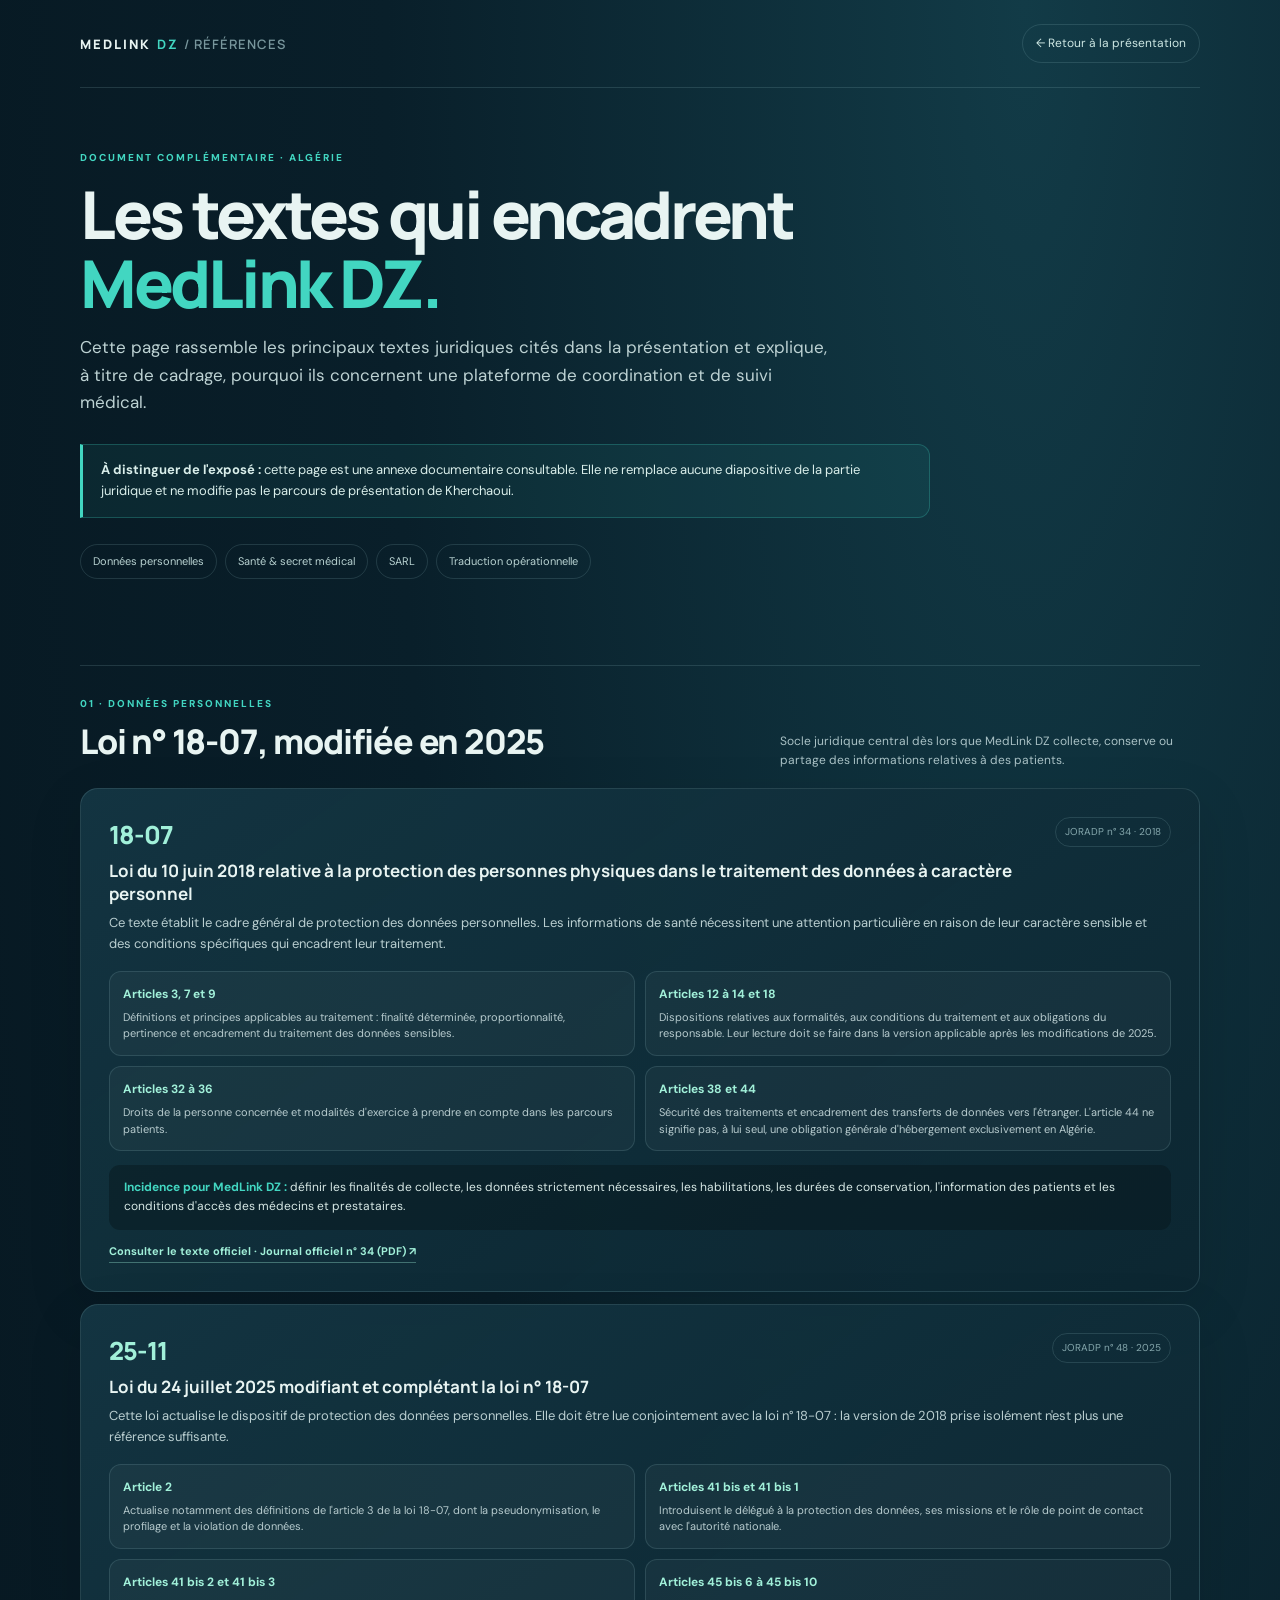
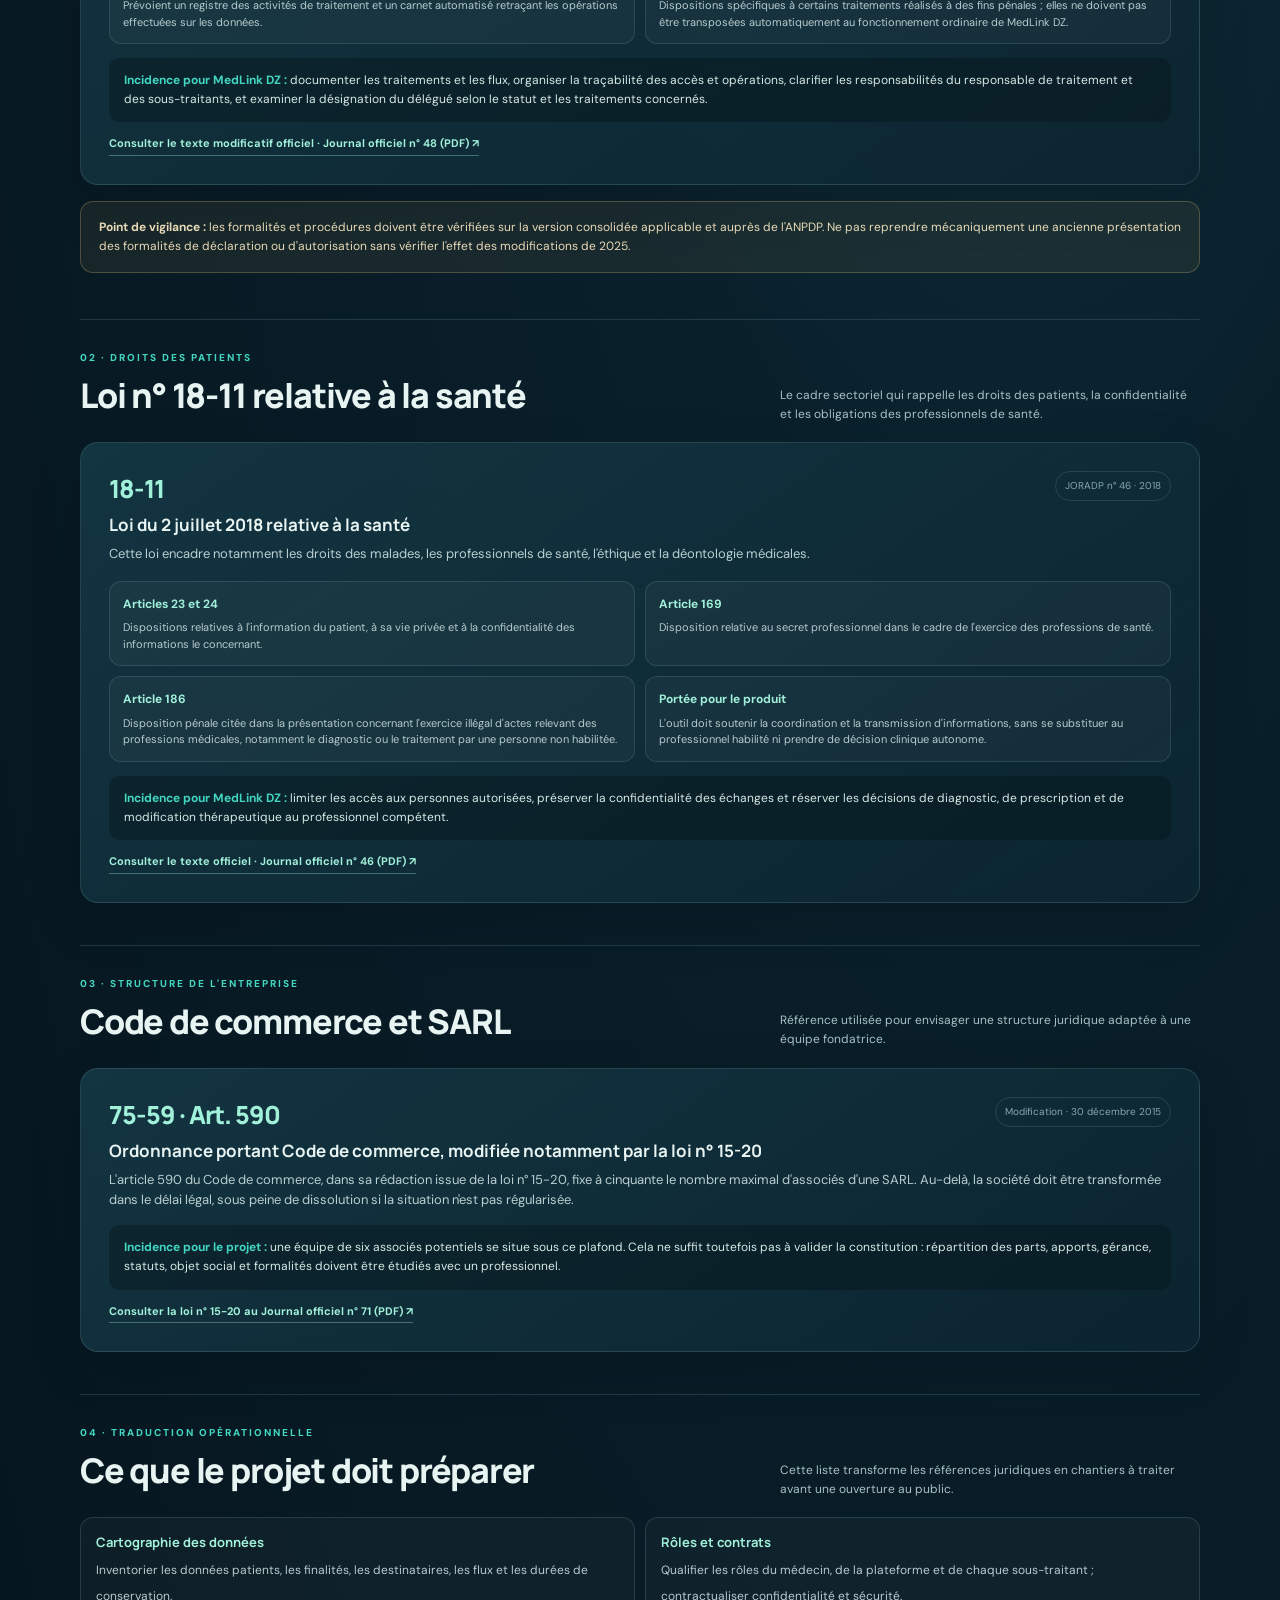
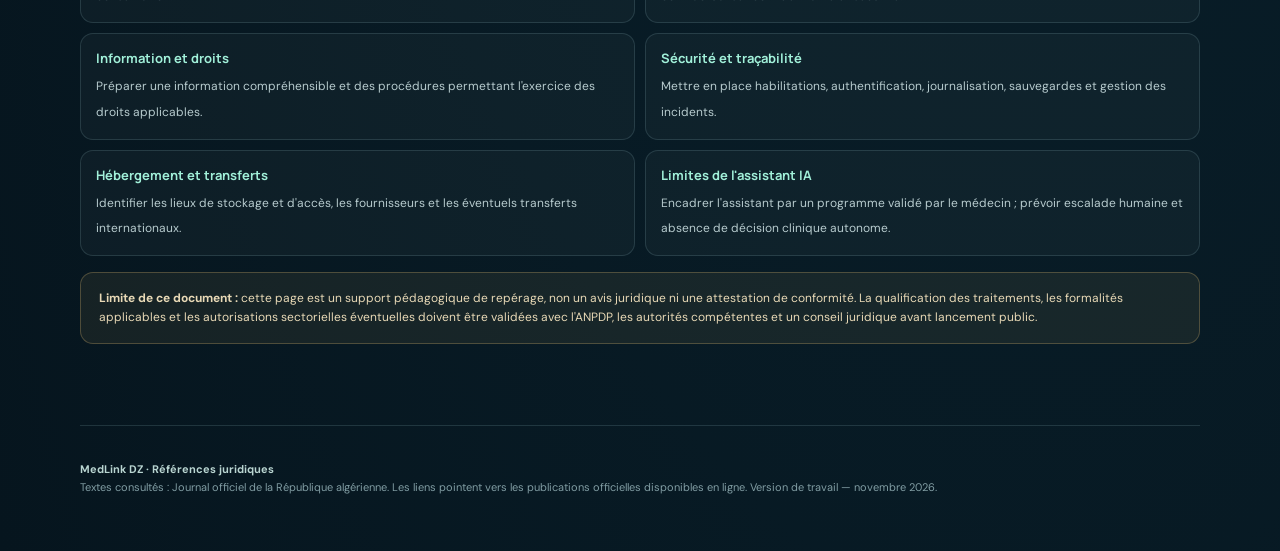
==== lois.html @ 348bce7c "Add supplementary legal references page" ====
<!doctype html>
<html lang="fr">
<head>
<meta charset="utf-8"><meta name="viewport" content="width=device-width,initial-scale=1">
<meta name="theme-color" content="#071a24">
<meta name="description" content="Références légales mobilisées dans le projet MedLink DZ : santé, données personnelles et structure juridique.">
<title>MedLink DZ — Références juridiques</title>
<link rel="preconnect" href="https://fonts.googleapis.com"><link rel="preconnect" href="https://fonts.gstatic.com" crossorigin>
<link href="https://fonts.googleapis.com/css2?family=DM+Sans:wght@400;500;600;700&family=Manrope:wght@400;500;600;700;800&display=swap" rel="stylesheet">
<style>
:root{--bg:#071a24;--panel:#102c38;--line:rgba(143,190,194,.18);--ink:#e8f4f2;--muted:#a9c1c5;--teal:#42d6c1;--mint:#a1f0d9;--gold:#f1c878}
*{box-sizing:border-box}html{scroll-behavior:smooth}body{margin:0;background:radial-gradient(ellipse at 80% 0%,#123b47 0%,#091f2a 44%,#06151e 100%);color:var(--ink);font-family:"DM Sans",sans-serif;line-height:1.6}
a{color:var(--mint)}.shell{width:min(1120px,calc(100% - 40px));margin:auto}.nav{display:flex;align-items:center;justify-content:space-between;padding:24px 0;border-bottom:1px solid var(--line)}.brand{font:800 13px Manrope;letter-spacing:.16em}.brand b{color:var(--teal)}.back{font-size:12px;text-decoration:none;border:1px solid var(--line);padding:9px 13px;border-radius:999px;color:#cce6e2}.hero{padding:62px 0 42px;max-width:850px}.eyebrow{color:var(--teal);font-size:10px;font-weight:800;letter-spacing:.2em;text-transform:uppercase}.hero h1{font:800 clamp(36px,6vw,66px)/1.04 Manrope;letter-spacing:-.05em;margin:14px 0}.hero h1 span{color:var(--teal)}.hero p{font-size:17px;color:#bdd2d3;max-width:760px}.notice{border:1px solid rgba(66,214,193,.25);background:rgba(66,214,193,.07);border-left:3px solid var(--teal);padding:15px 18px;border-radius:0 12px 12px 0;color:#d9eeea;font-size:13px;margin:28px 0 0}.toc{display:flex;flex-wrap:wrap;gap:8px;margin:26px 0 44px}.toc a{font-size:11px;text-decoration:none;color:#b8d2d1;border:1px solid var(--line);border-radius:999px;padding:8px 12px}.section{padding:30px 0;border-top:1px solid var(--line);scroll-margin-top:20px}.section-head{display:flex;align-items:flex-end;justify-content:space-between;gap:20px;margin-bottom:18px}.section h2{font:800 clamp(23px,3vw,34px) Manrope;letter-spacing:-.035em;margin:6px 0}.section-head p{color:var(--muted);font-size:12px;margin:0;max-width:420px}.law-card{background:linear-gradient(145deg,rgba(20,54,67,.94),rgba(12,38,49,.9));border:1px solid var(--line);border-radius:18px;padding:clamp(18px,2.5vw,28px);margin:12px 0;box-shadow:0 18px 55px rgba(0,0,0,.12)}.law-top{display:flex;justify-content:space-between;gap:18px;align-items:flex-start}.law-num{font:800 25px Manrope;color:var(--mint);letter-spacing:-.04em}.date{font-size:10px;color:#86a8ad;border:1px solid var(--line);border-radius:999px;padding:6px 9px;white-space:nowrap}.law-card h3{font:700 17px Manrope;margin:7px 0 8px}.law-card>p{color:#b9ced0;font-size:13px;margin:0 0 14px}.ref-grid{display:grid;grid-template-columns:repeat(2,minmax(0,1fr));gap:10px;margin-top:16px}.ref{padding:13px;border-radius:12px;background:rgba(255,255,255,.035);border:1px solid var(--line)}.ref b{display:block;color:var(--mint);font-size:12px;margin-bottom:5px}.ref span{display:block;color:#b7cbce;font-size:11px;line-height:1.5}.impact{margin-top:14px;padding:13px 15px;background:rgba(6,19,26,.42);border-radius:11px;color:#d7e8e5;font-size:12px}.impact strong{color:var(--teal)}.source{display:inline-flex;margin-top:13px;font-size:11px;font-weight:700;text-decoration:none;border-bottom:1px solid rgba(161,240,217,.35);padding-bottom:2px}.source:hover{color:white}.caution{border:1px solid rgba(241,200,120,.25);background:rgba(241,200,120,.07);padding:16px 18px;border-radius:13px;color:#e8d9b6;font-size:12px;margin:16px 0}.checklist{display:grid;grid-template-columns:repeat(2,minmax(0,1fr));gap:10px}.check{padding:15px;border:1px solid var(--line);border-radius:13px;background:rgba(255,255,255,.03)}.check b{display:block;color:var(--mint);font:700 13px Manrope;margin-bottom:5px}.check span{color:#b7cbce;font-size:12px}.footer{padding:35px 0 55px;color:#819da3;font-size:11px;border-top:1px solid var(--line);margin-top:35px}.footer strong{color:#b9d5d1}
@media(max-width:650px){.shell{width:min(100% - 28px,1120px)}.nav{padding:17px 0}.hero{padding:42px 0 25px}.hero p{font-size:15px}.section-head{display:block}.section-head p{margin-top:8px}.ref-grid,.checklist{grid-template-columns:1fr}.law-top{display:block}.date{display:inline-block;margin-top:8px}}
</style>
</head>
<body>
<div class="shell">
<header class="nav"><div class="brand">MEDLINK <b>DZ</b> <span style="color:#78969c;font-weight:600;letter-spacing:.08em">/ RÉFÉRENCES</span></div><a class="back" href="./index.html">← Retour à la présentation</a></header>
<main>
<section class="hero">
<div class="eyebrow">DOCUMENT COMPLÉMENTAIRE · ALGÉRIE</div>
<h1>Les textes qui encadrent <span>MedLink DZ.</span></h1>
<p>Cette page rassemble les principaux textes juridiques cités dans la présentation et explique, à titre de cadrage, pourquoi ils concernent une plateforme de coordination et de suivi médical.</p>
<div class="notice"><strong>À distinguer de l'exposé :</strong> cette page est une annexe documentaire consultable. Elle ne remplace aucune diapositive de la partie juridique et ne modifie pas le parcours de présentation de Kherchaoui.</div>
<nav class="toc" aria-label="Sommaire"><a href="#donnees">Données personnelles</a><a href="#sante">Santé & secret médical</a><a href="#sarl">SARL</a><a href="#application">Traduction opérationnelle</a></nav>
</section>

<section class="section" id="donnees">
<div class="section-head"><div><div class="eyebrow">01 · DONNÉES PERSONNELLES</div><h2>Loi n° 18-07, modifiée en 2025</h2></div><p>Socle juridique central dès lors que MedLink DZ collecte, conserve ou partage des informations relatives à des patients.</p></div>
<article class="law-card">
<div class="law-top"><div><div class="law-num">18-07</div><h3>Loi du 10 juin 2018 relative à la protection des personnes physiques dans le traitement des données à caractère personnel</h3></div><span class="date">JORADP n° 34 · 2018</span></div>
<p>Ce texte établit le cadre général de protection des données personnelles. Les informations de santé nécessitent une attention particulière en raison de leur caractère sensible et des conditions spécifiques qui encadrent leur traitement.</p>
<div class="ref-grid">
<div class="ref"><b>Articles 3, 7 et 9</b><span>Définitions et principes applicables au traitement : finalité déterminée, proportionnalité, pertinence et encadrement du traitement des données sensibles.</span></div>
<div class="ref"><b>Articles 12 à 14 et 18</b><span>Dispositions relatives aux formalités, aux conditions du traitement et aux obligations du responsable. Leur lecture doit se faire dans la version applicable après les modifications de 2025.</span></div>
<div class="ref"><b>Articles 32 à 36</b><span>Droits de la personne concernée et modalités d'exercice à prendre en compte dans les parcours patients.</span></div>
<div class="ref"><b>Articles 38 et 44</b><span>Sécurité des traitements et encadrement des transferts de données vers l'étranger. L'article 44 ne signifie pas, à lui seul, une obligation générale d'hébergement exclusivement en Algérie.</span></div>
</div>
<div class="impact"><strong>Incidence pour MedLink DZ :</strong> définir les finalités de collecte, les données strictement nécessaires, les habilitations, les durées de conservation, l'information des patients et les conditions d'accès des médecins et prestataires.</div>
<a class="source" href="https://www.joradp.dz/FTP/JO-FRANCAIS/2018/F2018034.pdf" target="_blank" rel="noopener">Consulter le texte officiel · Journal officiel n° 34 (PDF) ↗</a>
</article>
<article class="law-card">
<div class="law-top"><div><div class="law-num">25-11</div><h3>Loi du 24 juillet 2025 modifiant et complétant la loi n° 18-07</h3></div><span class="date">JORADP n° 48 · 2025</span></div>
<p>Cette loi actualise le dispositif de protection des données personnelles. Elle doit être lue conjointement avec la loi n° 18-07 : la version de 2018 prise isolément n'est plus une référence suffisante.</p>
<div class="ref-grid">
<div class="ref"><b>Article 2</b><span>Actualise notamment des définitions de l'article 3 de la loi 18-07, dont la pseudonymisation, le profilage et la violation de données.</span></div>
<div class="ref"><b>Articles 41 bis et 41 bis 1</b><span>Introduisent le délégué à la protection des données, ses missions et le rôle de point de contact avec l'autorité nationale.</span></div>
<div class="ref"><b>Articles 41 bis 2 et 41 bis 3</b><span>Prévoient un registre des activités de traitement et un carnet automatisé retraçant les opérations effectuées sur les données.</span></div>
<div class="ref"><b>Articles 45 bis 6 à 45 bis 10</b><span>Dispositions spécifiques à certains traitements réalisés à des fins pénales ; elles ne doivent pas être transposées automatiquement au fonctionnement ordinaire de MedLink DZ.</span></div>
</div>
<div class="impact"><strong>Incidence pour MedLink DZ :</strong> documenter les traitements et les flux, organiser la traçabilité des accès et opérations, clarifier les responsabilités du responsable de traitement et des sous-traitants, et examiner la désignation du délégué selon le statut et les traitements concernés.</div>
<a class="source" href="https://www.joradp.dz/FTP/jo-francais/2025/F2025048.pdf" target="_blank" rel="noopener">Consulter le texte modificatif officiel · Journal officiel n° 48 (PDF) ↗</a>
</article>
<div class="caution"><strong>Point de vigilance :</strong> les formalités et procédures doivent être vérifiées sur la version consolidée applicable et auprès de l'ANPDP. Ne pas reprendre mécaniquement une ancienne présentation des formalités de déclaration ou d'autorisation sans vérifier l'effet des modifications de 2025.</div>
</section>

<section class="section" id="sante">
<div class="section-head"><div><div class="eyebrow">02 · DROITS DES PATIENTS</div><h2>Loi n° 18-11 relative à la santé</h2></div><p>Le cadre sectoriel qui rappelle les droits des patients, la confidentialité et les obligations des professionnels de santé.</p></div>
<article class="law-card">
<div class="law-top"><div><div class="law-num">18-11</div><h3>Loi du 2 juillet 2018 relative à la santé</h3></div><span class="date">JORADP n° 46 · 2018</span></div>
<p>Cette loi encadre notamment les droits des malades, les professionnels de santé, l'éthique et la déontologie médicales.</p>
<div class="ref-grid">
<div class="ref"><b>Articles 23 et 24</b><span>Dispositions relatives à l'information du patient, à sa vie privée et à la confidentialité des informations le concernant.</span></div>
<div class="ref"><b>Article 169</b><span>Disposition relative au secret professionnel dans le cadre de l'exercice des professions de santé.</span></div>
<div class="ref"><b>Article 186</b><span>Disposition pénale citée dans la présentation concernant l'exercice illégal d'actes relevant des professions médicales, notamment le diagnostic ou le traitement par une personne non habilitée.</span></div>
<div class="ref"><b>Portée pour le produit</b><span>L'outil doit soutenir la coordination et la transmission d'informations, sans se substituer au professionnel habilité ni prendre de décision clinique autonome.</span></div>
</div>
<div class="impact"><strong>Incidence pour MedLink DZ :</strong> limiter les accès aux personnes autorisées, préserver la confidentialité des échanges et réserver les décisions de diagnostic, de prescription et de modification thérapeutique au professionnel compétent.</div>
<a class="source" href="https://www.joradp.dz/FTP/JO-FRANCAIS/2018/F2018046.pdf" target="_blank" rel="noopener">Consulter le texte officiel · Journal officiel n° 46 (PDF) ↗</a>
</article>
</section>

<section class="section" id="sarl">
<div class="section-head"><div><div class="eyebrow">03 · STRUCTURE DE L'ENTREPRISE</div><h2>Code de commerce et SARL</h2></div><p>Référence utilisée pour envisager une structure juridique adaptée à une équipe fondatrice.</p></div>
<article class="law-card">
<div class="law-top"><div><div class="law-num">75-59 · Art. 590</div><h3>Ordonnance portant Code de commerce, modifiée notamment par la loi n° 15-20</h3></div><span class="date">Modification · 30 décembre 2015</span></div>
<p>L'article 590 du Code de commerce, dans sa rédaction issue de la loi n° 15-20, fixe à cinquante le nombre maximal d'associés d'une SARL. Au-delà, la société doit être transformée dans le délai légal, sous peine de dissolution si la situation n'est pas régularisée.</p>
<div class="impact"><strong>Incidence pour le projet :</strong> une équipe de six associés potentiels se situe sous ce plafond. Cela ne suffit toutefois pas à valider la constitution : répartition des parts, apports, gérance, statuts, objet social et formalités doivent être étudiés avec un professionnel.</div>
<a class="source" href="https://www.joradp.dz/ftp/jo-francais/2015/f2015071.pdf" target="_blank" rel="noopener">Consulter la loi n° 15-20 au Journal officiel n° 71 (PDF) ↗</a>
</article>
</section>

<section class="section" id="application">
<div class="section-head"><div><div class="eyebrow">04 · TRADUCTION OPÉRATIONNELLE</div><h2>Ce que le projet doit préparer</h2></div><p>Cette liste transforme les références juridiques en chantiers à traiter avant une ouverture au public.</p></div>
<div class="checklist">
<div class="check"><b>Cartographie des données</b><span>Inventorier les données patients, les finalités, les destinataires, les flux et les durées de conservation.</span></div>
<div class="check"><b>Rôles et contrats</b><span>Qualifier les rôles du médecin, de la plateforme et de chaque sous-traitant ; contractualiser confidentialité et sécurité.</span></div>
<div class="check"><b>Information et droits</b><span>Préparer une information compréhensible et des procédures permettant l'exercice des droits applicables.</span></div>
<div class="check"><b>Sécurité et traçabilité</b><span>Mettre en place habilitations, authentification, journalisation, sauvegardes et gestion des incidents.</span></div>
<div class="check"><b>Hébergement et transferts</b><span>Identifier les lieux de stockage et d'accès, les fournisseurs et les éventuels transferts internationaux.</span></div>
<div class="check"><b>Limites de l'assistant IA</b><span>Encadrer l'assistant par un programme validé par le médecin ; prévoir escalade humaine et absence de décision clinique autonome.</span></div>
</div>
<div class="caution"><strong>Limite de ce document :</strong> cette page est un support pédagogique de repérage, non un avis juridique ni une attestation de conformité. La qualification des traitements, les formalités applicables et les autorisations sectorielles éventuelles doivent être validées avec l'ANPDP, les autorités compétentes et un conseil juridique avant lancement public.</div>
</section>
</main>
<footer class="footer"><strong>MedLink DZ · Références juridiques</strong><br>Textes consultés : Journal officiel de la République algérienne. Les liens pointent vers les publications officielles disponibles en ligne. Version de travail — novembre 2026.</footer>
</div>
</body></html>
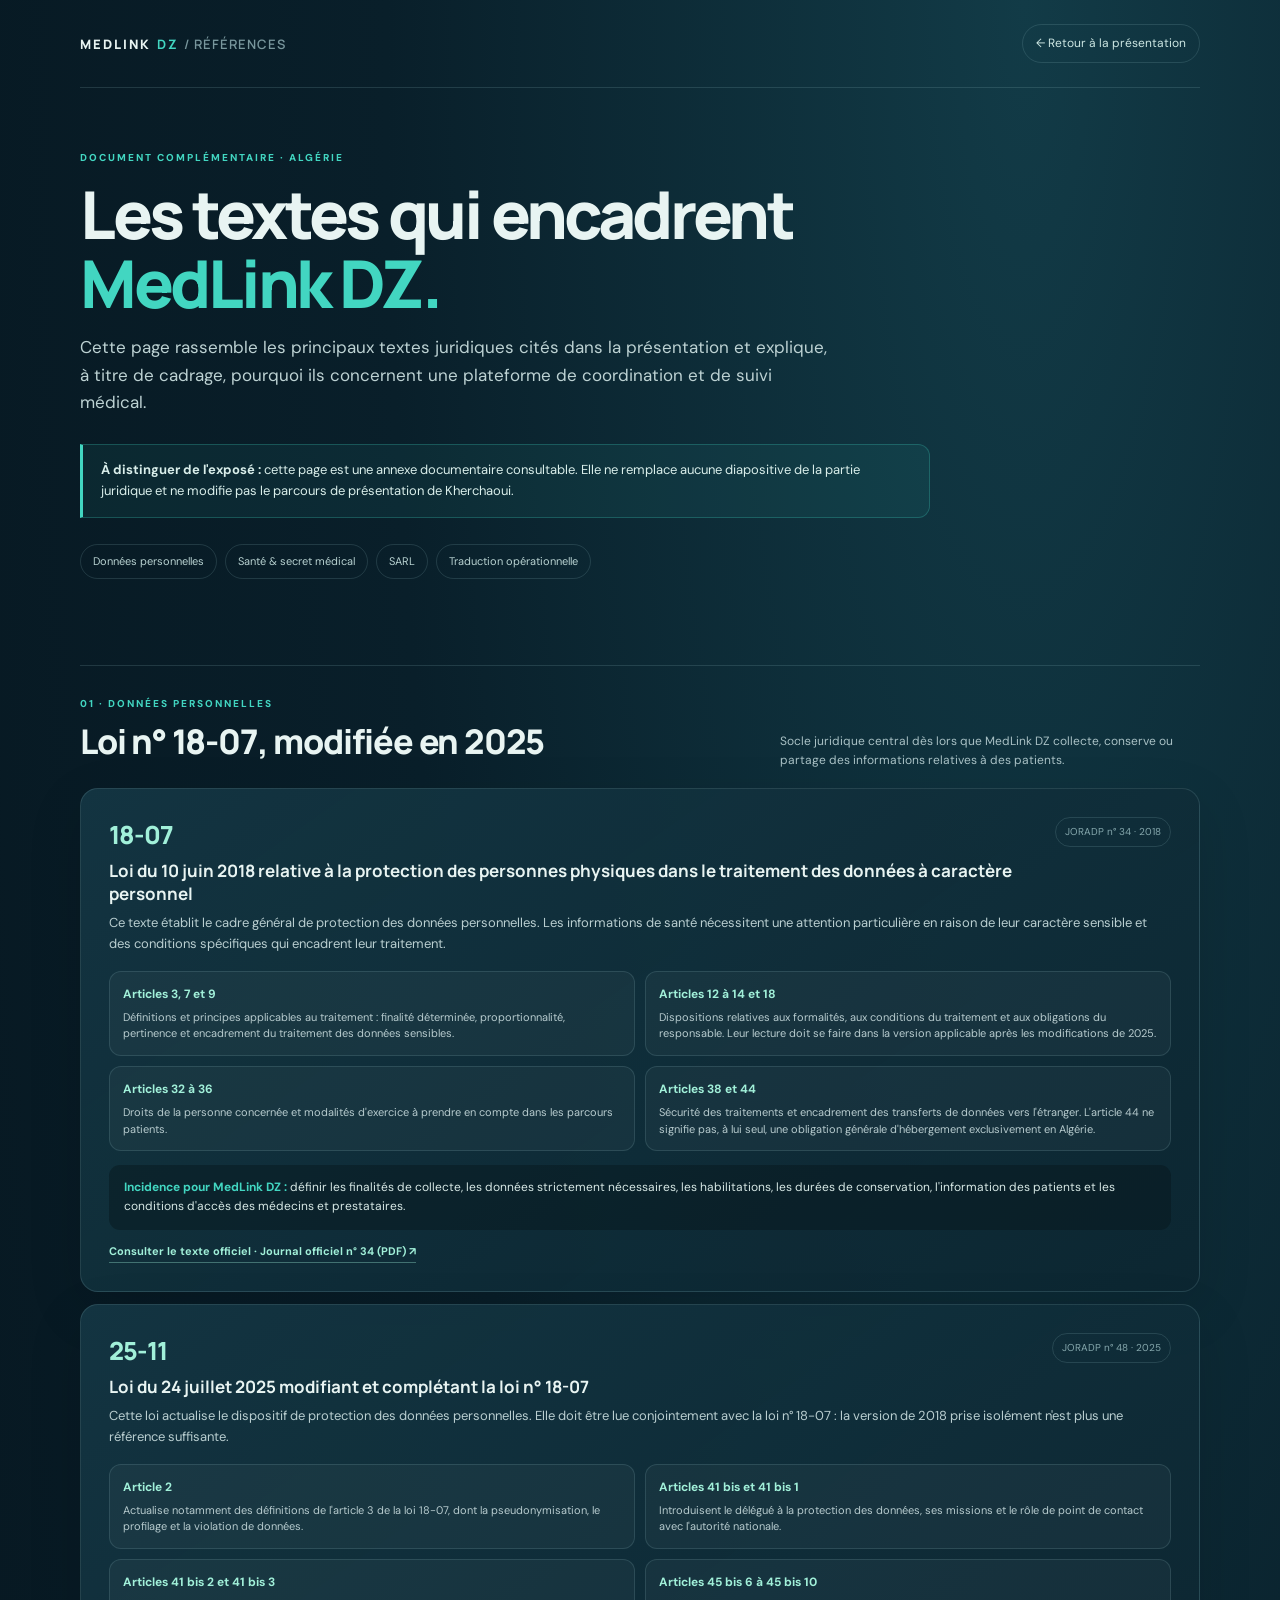
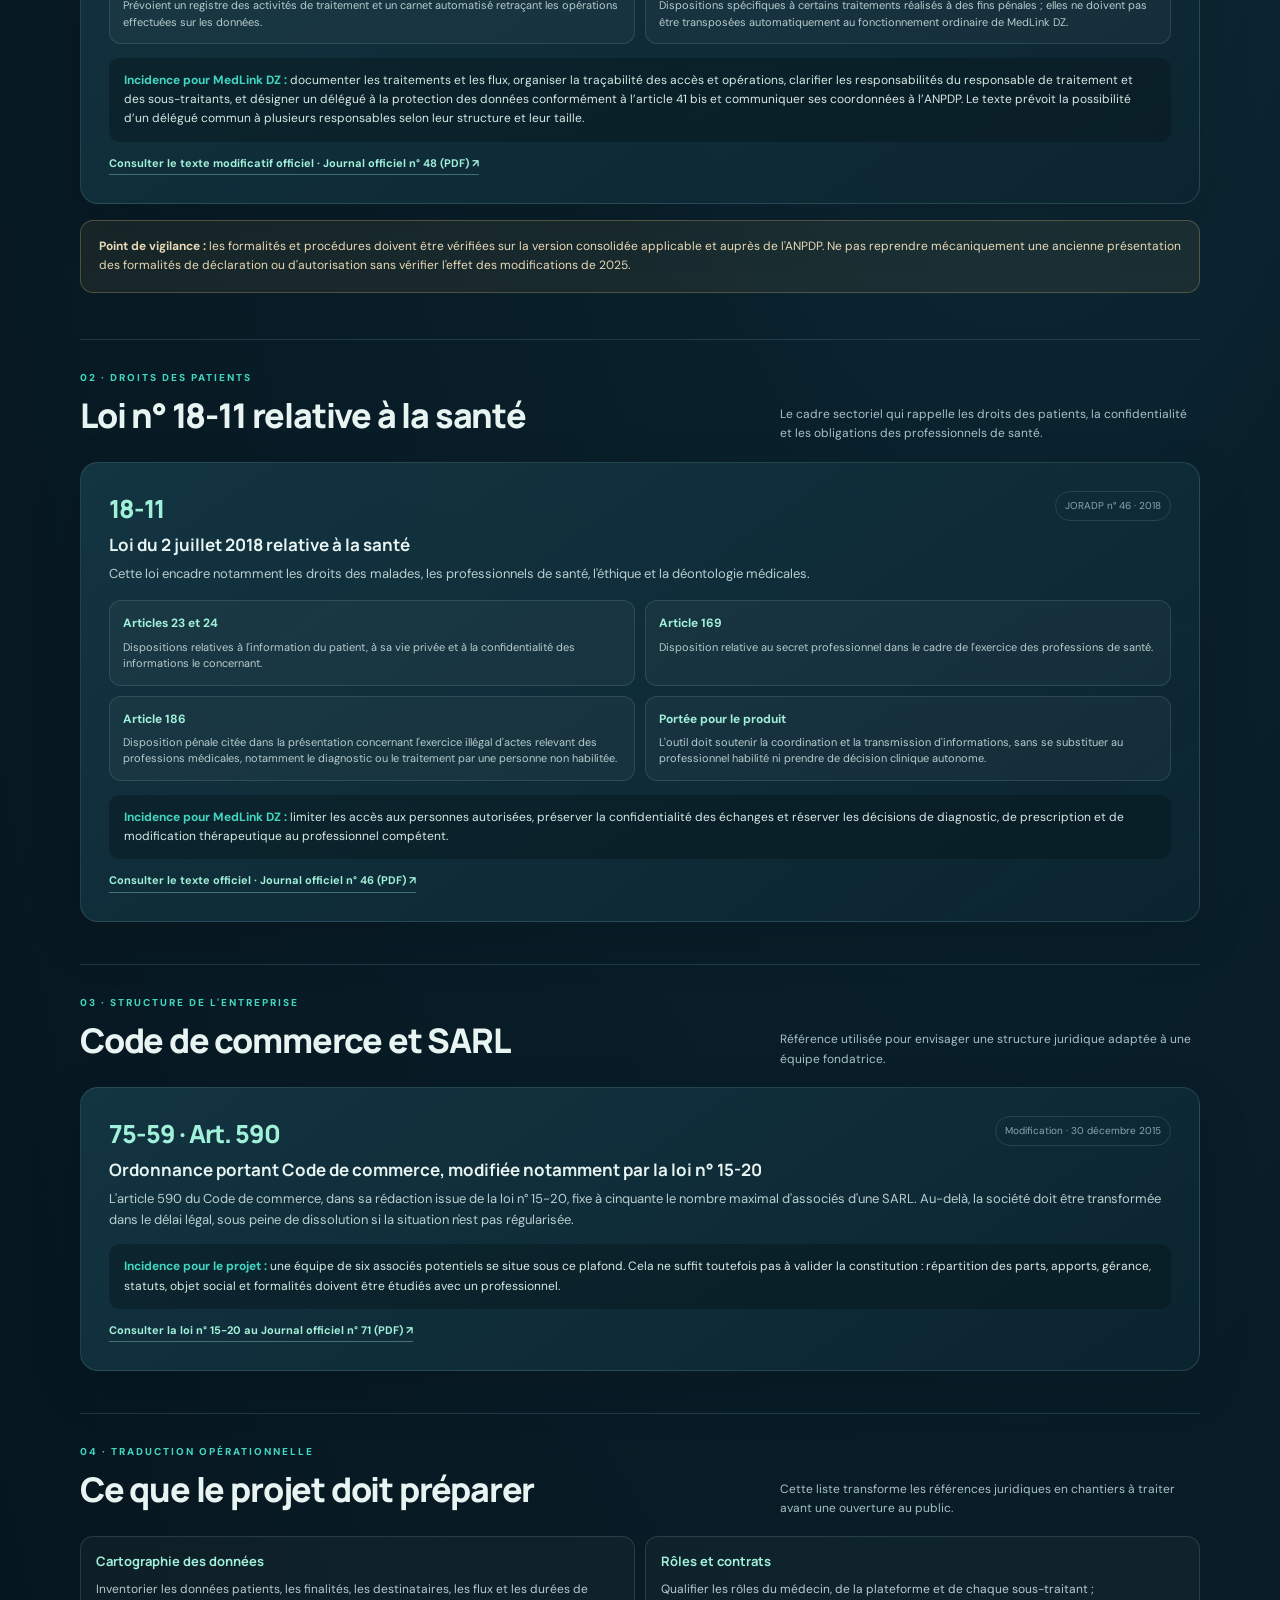
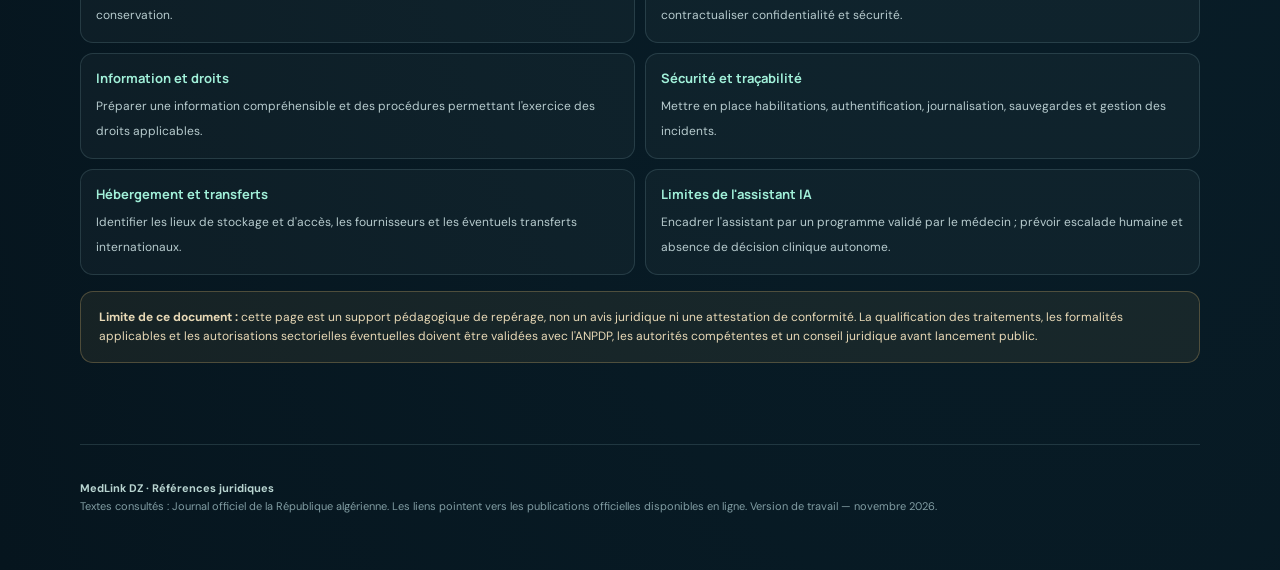
==== commit b75866ba: "Clarify DPO designation under amended data protection law" ====
--- a/lois.html
+++ b/lois.html
@@ -49,7 +49,7 @@
 <div class="ref"><b>Articles 41 bis 2 et 41 bis 3</b><span>Prévoient un registre des activités de traitement et un carnet automatisé retraçant les opérations effectuées sur les données.</span></div>
 <div class="ref"><b>Articles 45 bis 6 à 45 bis 10</b><span>Dispositions spécifiques à certains traitements réalisés à des fins pénales ; elles ne doivent pas être transposées automatiquement au fonctionnement ordinaire de MedLink DZ.</span></div>
 </div>
-<div class="impact"><strong>Incidence pour MedLink DZ :</strong> documenter les traitements et les flux, organiser la traçabilité des accès et opérations, clarifier les responsabilités du responsable de traitement et des sous-traitants, et examiner la désignation du délégué selon le statut et les traitements concernés.</div>
+<div class="impact"><strong>Incidence pour MedLink DZ :</strong> documenter les traitements et les flux, organiser la traçabilité des accès et opérations, clarifier les responsabilités du responsable de traitement et des sous-traitants, et désigner un délégué à la protection des données conformément à l’article 41 bis et communiquer ses coordonnées à l’ANPDP. Le texte prévoit la possibilité d’un délégué commun à plusieurs responsables selon leur structure et leur taille.</div>
 <a class="source" href="https://www.joradp.dz/FTP/jo-francais/2025/F2025048.pdf" target="_blank" rel="noopener">Consulter le texte modificatif officiel · Journal officiel n° 48 (PDF) ↗</a>
 </article>
 <div class="caution"><strong>Point de vigilance :</strong> les formalités et procédures doivent être vérifiées sur la version consolidée applicable et auprès de l'ANPDP. Ne pas reprendre mécaniquement une ancienne présentation des formalités de déclaration ou d'autorisation sans vérifier l'effet des modifications de 2025.</div>
